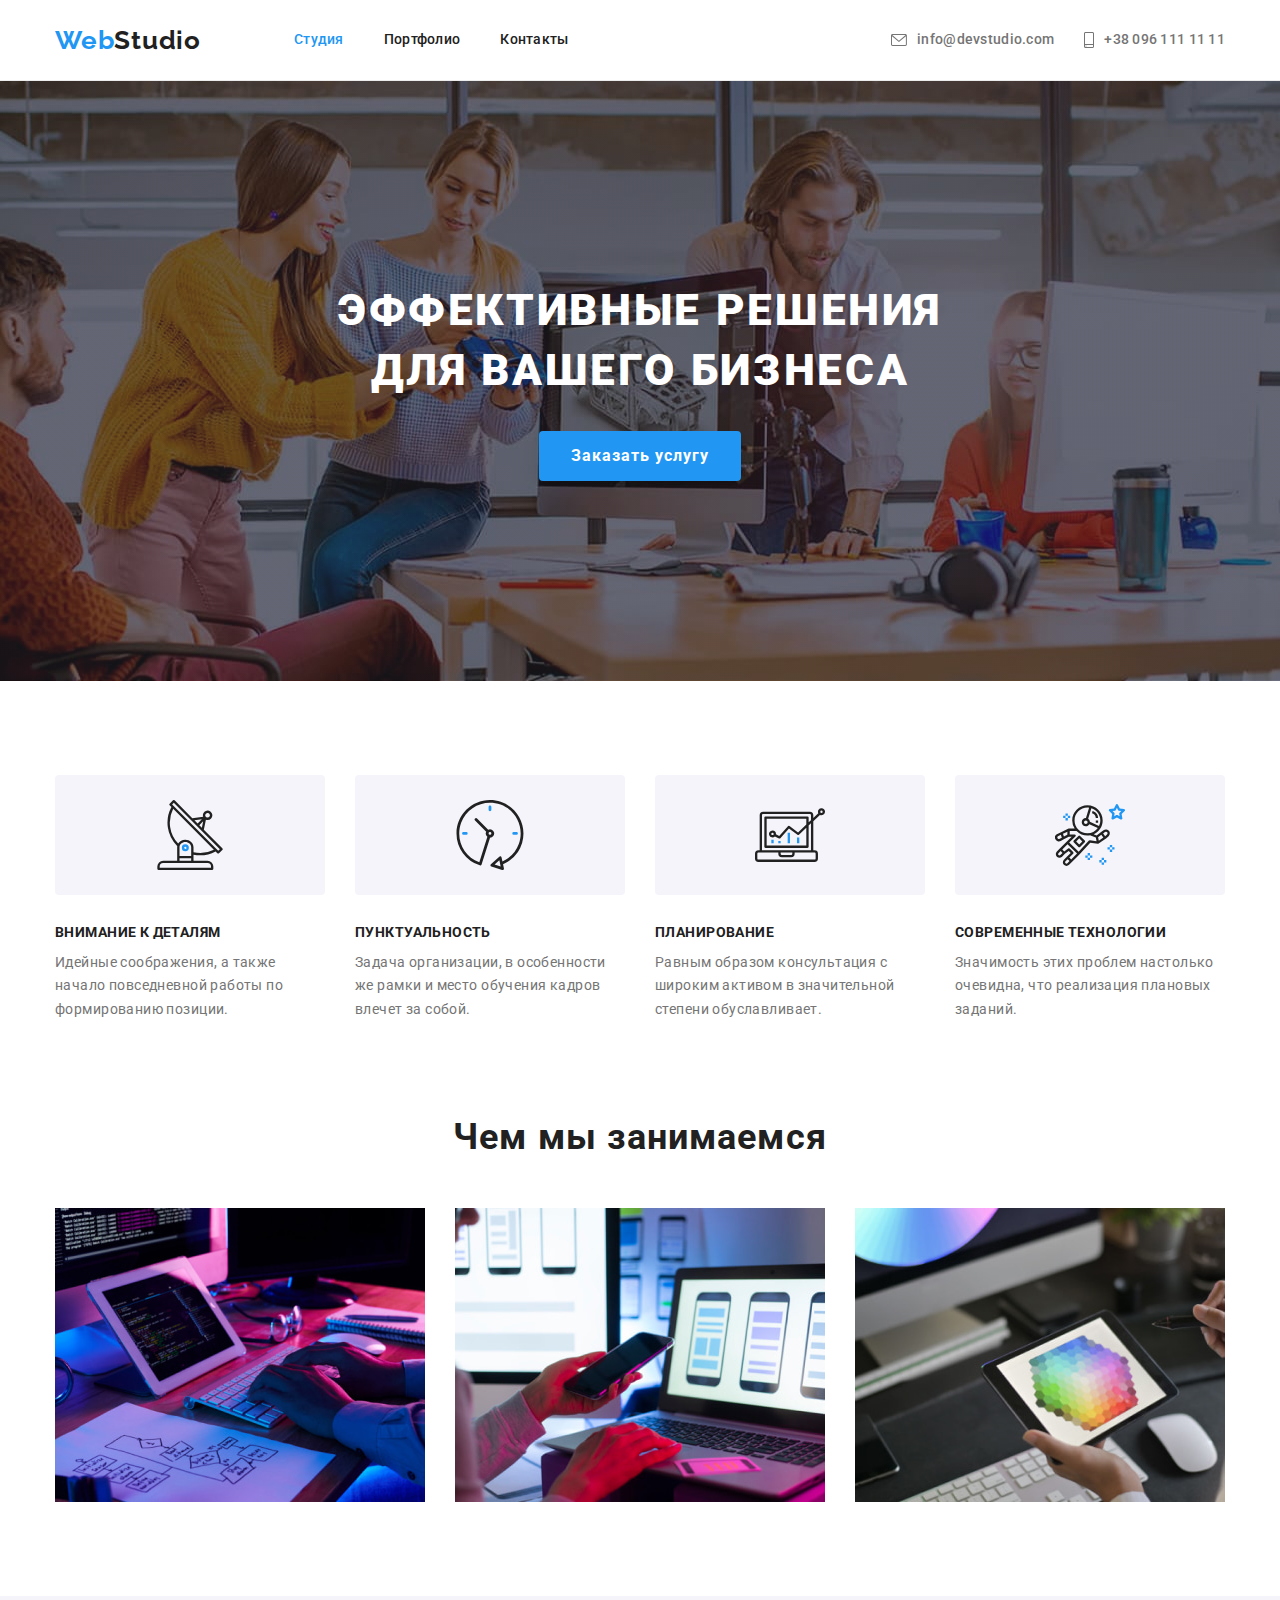
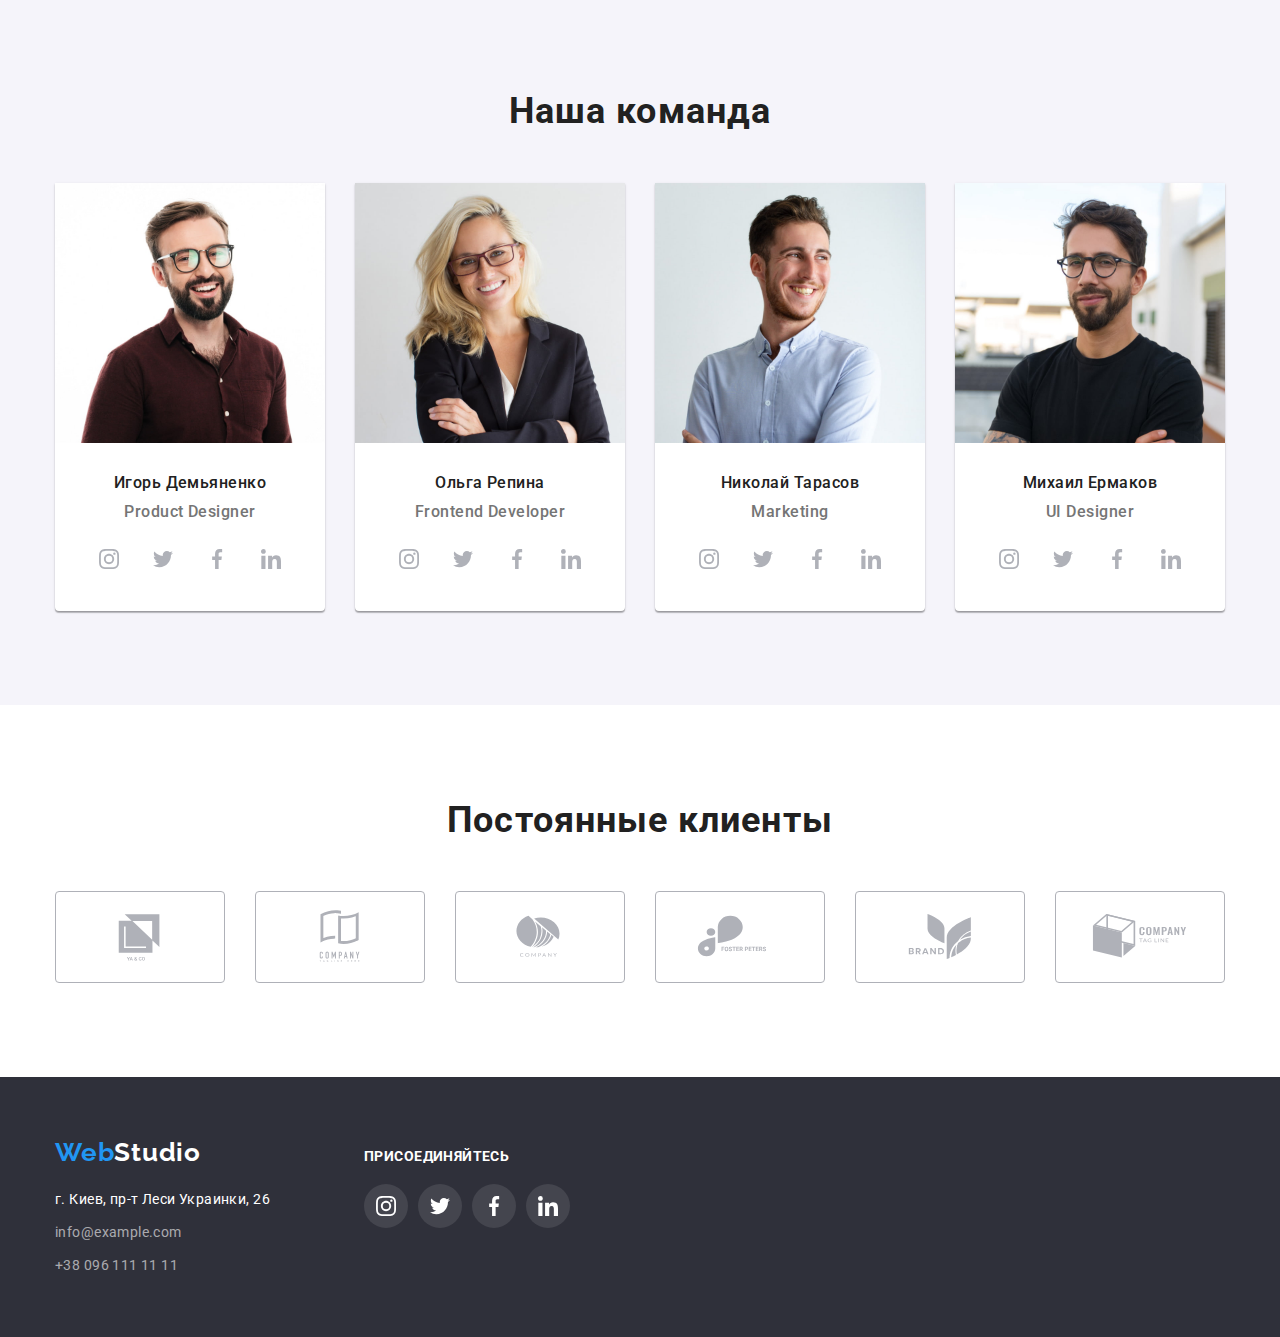
==== index.html @ d07a1da3 "Initial commit" ====
<!DOCTYPE html>
<html lang="ru">
  <head>
    <meta charset="UTF-8" />
    <meta http-equiv="X-UA-Compatible" content="IE=edge" />
    <meta name="viewport" content="width=device-width, initial-scale=1.0" />
    <title>Студия</title>
    <link rel="preconnect" href="https://fonts.googleapis.com" />
    <link rel="preconnect" href="https://fonts.gstatic.com" crossorigin />
    <link
      href="https://fonts.googleapis.com/css2?family=Raleway:wght@700&family=Roboto:wght@400;500;700;900&display=swap"
      rel="stylesheet"
    />
    <link
      rel="stylesheet"
      href="https://cdn.jsdelivr.net/npm/modern-normalize@1.1.0/modern-normalize.min.css"
    />
    <link rel="stylesheet" href="./css/styles.css" />
  </head>
  <body>
    <!--header-->
    <header class="header">
      <div class="container header-container">
        <a class="logo link" href="./index.html" lang="en">
          <span class="logo-blue">Web</span>Studio</a
        >
        <nav class="nav">
          <ul class="nav-list list">
            <li class="nav-item">
              <a class="nav-link link current" href="./index.html">Студия</a>
            </li>
            <li class="nav-item"><a class="nav-link link" href="./portfolio.html">Портфолио</a></li>
            <li class="nav-item"><a class="nav-link link" href="">Контакты</a></li>
          </ul>
        </nav>
        <ul class="contacts list">
          <li class="contacts-mail">
            <a class="nav-link contact-link link" href="mailto:">
              <svg class="header-icon" width="16" height="12">
                <use href="./images/icons.svg#envelope-hover"></use>
              </svg>
              info@devstudio.com</a
            >
          </li>
          <li class="contacts-tel">
            <a class="nav-link contact-link link" href="tel:+380961111111">
              <svg class="header-icon" width="10" height="16">
                <use href="./images/icons.svg#smartphone"></use>
              </svg>
              +38 096 111 11 11</a
            >
          </li>
        </ul>
      </div>
    </header>

    <!--content-->
    <main class="main">
      <!--Main banner-->
      <section class="hero">
        <div class="container">
          <h1 class="hero-txt">Эффективные решения для вашего бизнеса</h1>
          <button class="hero-button" type="button">Заказать услугу</button>
        </div>
      </section>

      <!-- benefits -->
      <section class="benefits section">
        <div class="container">
          <h2 class="benefits-main-title visually-hidden">Наши преимущества</h2>
          <ul class="benefits-list list">
            <li class="benefits-item list">
              <div class="benefits-block-icon">
                <svg class="benefits-icon" width="70" height="70">
                  <use href="./images/icons.svg#antenna"></use>
                </svg>
              </div>
              <h3 class="benefits-title">Внимание к деталям</h3>
              <p class="benefits-txt">
                Идейные соображения, а также начало повседневной работы по формированию позиции.
              </p>
            </li>
            <li class="benefits-item list">
              <div class="benefits-block-icon">
                <svg class="benefits-icon" width="70" height="70">
                  <use href="./images/icons.svg#clock"></use>
                </svg>
              </div>
              <h3 class="benefits-title">Пунктуальность</h3>
              <p class="benefits-txt">
                Задача организации, в особенности же рамки и место обучения кадров влечет за собой.
              </p>
            </li>
            <li class="benefits-item list">
              <div class="benefits-block-icon">
                <svg class="benefits-icon" width="70" height="70">
                  <use href="./images/icons.svg#diagram"></use>
                </svg>
              </div>
              <h3 class="benefits-title">Планирование</h3>
              <p class="benefits-txt">
                Равным образом консультация с широким активом в значительной степени обуславливает.
              </p>
            </li>
            <li class="benefits-item list">
              <div class="benefits-block-icon">
                <svg class="benefits-icon" width="70" height="70">
                  <use href="./images/icons.svg#astronaut"></use>
                </svg>
              </div>
              <h3 class="benefits-title">Современные технологии</h3>
              <p class="benefits-txt">
                Значимость этих проблем настолько очевидна, что реализация плановых заданий.
              </p>
            </li>
          </ul>
        </div>
      </section>

      <!-- our work -->
      <section class="work section">
        <div class="container">
          <h2 class="work-title">Чем мы занимаемся</h2>
          <ul class="work-list list">
            <li class="work-item">
              <img
                class="work-img"
                src="./images/our_work/img_2_1.jpg"
                alt="разработка кода десктопных приложений"
                width="370"
                height="294"
              />
            </li>
            <li class="work-item">
              <img
                class="work-img"
                src="./images/our_work/img_2_2.jpg"
                alt="разработка мобильных приложений"
                width="370"
                height="294"
              />
            </li>
            <li class="work-item">
              <img
                class="work-img"
                src="./images/our_work/img_2_3.jpg"
                alt="разработка дизайна"
                width="370"
                height="294"
              />
            </li>
          </ul>
        </div>
      </section>

      <!-- our team -->
      <section class="team section">
        <div class="container">
          <h2 class="team-title">Наша команда</h2>
          <ul class="team-list list">
            <li class="team-item">
              <img
                class="team-img"
                src="./images/our_team/img_3_1.jpg"
                alt="мужчина в очках и бородой"
                width="270"
                height="260"
              />
              <div class="team-content">
                <h3 class="team-name">Игорь Демьяненко</h3>
                <p class="team-position" lang="en">Product Designer</p>
                <ul class="team-socials list">
                  <li class="team-socials-item">
                    <a class="team-socials-link link" href="" aria-label="Instagram">
                      <svg class="team-socials-icon" width="20" height="20">
                        <use href="./images/icons.svg#instagram"></use>
                      </svg>
                    </a>
                  </li>
                  <li class="team-socials-item">
                    <a class="team-socials-link link" href="" aria-label="Twitter">
                      <svg class="team-socials-icon" width="20" height="20">
                        <use href="./images/icons.svg#twitter"></use>
                      </svg>
                    </a>
                  </li>
                  <li class="team-socials-item">
                    <a class="team-socials-link link" href="" aria-label="Facebook">
                      <svg class="team-socials-icon" width="20" height="20">
                        <use href="./images/icons.svg#facebook"></use>
                      </svg>
                    </a>
                  </li>
                  <li class="team-socials-item">
                    <a class="team-socials-link link" href="" aria-label="Linkedin">
                      <svg class="team-socials-icon" width="20" height="20">
                        <use href="./images/icons.svg#linkedin"></use>
                      </svg>
                    </a>
                  </li>
                </ul>
              </div>
            </li>
            <li class="team-item">
              <img
                class="team-img"
                src="./images/our_team/img_3_2.jpg"
                alt="женщина блондинка в очках"
                width="270"
                height="260"
              />
              <div class="team-content">
                <h3 class="team-name">Ольга Репина</h3>
                <p class="team-position" lang="en">Frontend Developer</p>
                <ul class="team-socials list">
                  <li class="team-socials-item">
                    <a class="team-socials-link link" href="" aria-label="Instagram">
                      <svg class="team-socials-icon" width="20" height="20">
                        <use href="./images/icons.svg#instagram"></use>
                      </svg>
                    </a>
                  </li>
                  <li class="team-socials-item">
                    <a class="team-socials-link link" href="" aria-label="Twitter">
                      <svg class="team-socials-icon" width="20" height="20">
                        <use href="./images/icons.svg#twitter"></use>
                      </svg>
                    </a>
                  </li>
                  <li class="team-socials-item">
                    <a class="team-socials-link link" href="" aria-label="Facebook">
                      <svg class="team-socials-icon" width="20" height="20">
                        <use href="./images/icons.svg#facebook"></use>
                      </svg>
                    </a>
                  </li>
                  <li class="team-socials-item">
                    <a class="team-socials-link link" href="" aria-label="Linkedin">
                      <svg class="team-socials-icon" width="20" height="20">
                        <use href="./images/icons.svg#linkedin"></use>
                      </svg>
                    </a>
                  </li>
                </ul>
              </div>
            </li>
            <li class="team-item">
              <img
                class="team-img"
                src="./images/our_team/img_3_3.jpg"
                alt="мужчина с улыбкой"
                width="270"
                height="260"
              />
              <div class="team-content">
                <h3 class="team-name">Николай Тарасов</h3>
                <p class="team-position" lang="en">Marketing</p>
                <ul class="team-socials list">
                  <li class="team-socials-item">
                    <a class="team-socials-link link" href="" aria-label="Instagram">
                      <svg class="team-socials-icon" width="20" height="20">
                        <use href="./images/icons.svg#instagram"></use>
                      </svg>
                    </a>
                  </li>
                  <li class="team-socials-item">
                    <a class="team-socials-link link" href="" aria-label="Twitter">
                      <svg class="team-socials-icon" width="20" height="20">
                        <use href="./images/icons.svg#twitter"></use>
                      </svg>
                    </a>
                  </li>
                  <li class="team-socials-item">
                    <a class="team-socials-link link" href="" aria-label="Facebook">
                      <svg class="team-socials-icon" width="20" height="20">
                        <use href="./images/icons.svg#facebook"></use>
                      </svg>
                    </a>
                  </li>
                  <li class="team-socials-item">
                    <a class="team-socials-link link" href="" aria-label="Linkedin">
                      <svg class="team-socials-icon" width="20" height="20">
                        <use href="./images/icons.svg#linkedin"></use>
                      </svg>
                    </a>
                  </li>
                </ul>
              </div>
            </li>
            <li class="team-item">
              <img
                class="team-img"
                src="./images/our_team/img_3_4.jpg"
                alt="тщеславний мужик в очках и бородой"
                width="270"
                height="260"
              />
              <div class="team-content">
                <h3 class="team-name">Михаил Ермаков</h3>
                <p class="team-position" lang="en">UI Designer</p>
                <ul class="team-socials list">
                  <li class="team-socials-item">
                    <a class="team-socials-link link" href="" aria-label="Instagram">
                      <svg class="team-socials-icon" width="20" height="20">
                        <use href="./images/icons.svg#instagram"></use>
                      </svg>
                    </a>
                  </li>
                  <li class="team-socials-item">
                    <a class="team-socials-link link" href="" aria-label="Twitter">
                      <svg class="team-socials-icon" width="20" height="20">
                        <use href="./images/icons.svg#twitter"></use>
                      </svg>
                    </a>
                  </li>
                  <li class="team-socials-item">
                    <a class="team-socials-link link" href="" aria-label="Facebook">
                      <svg class="team-socials-icon" width="20" height="20">
                        <use href="./images/icons.svg#facebook"></use>
                      </svg>
                    </a>
                  </li>
                  <li class="team-socials-item">
                    <a class="team-socials-link link" href="" aria-label="Linkedin">
                      <svg class="team-socials-icon" width="20" height="20">
                        <use href="./images/icons.svg#linkedin"></use>
                      </svg>
                    </a>
                  </li>
                </ul>
              </div>
            </li>
          </ul>
        </div>
      </section>

      <!--permanent clients -->
      <section class="clients section">
        <div class="container">
          <h2 class="clients-title">Постоянные клиенты</h2>
          <ul class="clients-list list">
            <li class="clients-item">
              <a class="clients-link link" href="" aria-label="company-1">
                <svg class="socials-icon" width="106" height="60">
                  <use href="./images/icons.svg#logo-1"></use>
                </svg>
              </a>
            </li>
            <li class="clients-item">
              <a class="clients-link link" href="" aria-label="company-2">
                <svg class="socials-icon" width="106" height="60">
                  <use href="./images/icons.svg#logo-2"></use>
                </svg>
              </a>
            </li>
            <li class="clients-item">
              <a class="clients-link link" href="" aria-label="company-3">
                <svg class="socials-icon" width="106" height="60">
                  <use href="./images/icons.svg#logo-3"></use>
                </svg>
              </a>
            </li>
            <li class="clients-item">
              <a class="clients-link link" href="" aria-label="company-4">
                <svg class="socials-icon" width="106" height="60">
                  <use href="./images/icons.svg#logo-4"></use>
                </svg>
              </a>
            </li>
            <li class="clients-item">
              <a class="clients-link link" href="" aria-label="company-5">
                <svg class="socials-icon" width="106" height="60">
                  <use href="./images/icons.svg#logo-5"></use>
                </svg>
              </a>
            </li>
            <li class="clients-item">
              <a class="clients-link link" href="" aria-label="company-6">
                <svg class="socials-icon" width="106" height="60">
                  <use href="./images/icons.svg#logo-6"></use>
                </svg>
              </a>
            </li>
          </ul>
        </div>
      </section>
    </main>

    <!--footer-->

    <footer class="footer">
      <div class="container footer-display">
        <div class="adress-block">
          <a class="logo logo-footer link" href="./index.html" lang="en"
            ><span class="logo-blue">Web</span>Studio</a
          >
          <address class="address">
            <p class="address-fact">г. Киев, пр-т Леси Украинки, 26</p>
            <ul class="address-list list">
              <li class="address-item">
                <a class="address-link link" href="mailto:">info@example.com</a>
              </li>
              <li class="address-item">
                <a class="address-link link" href="tel:+380961111111">+38 096 111 11 11</a>
              </li>
            </ul>
          </address>
        </div>
        <div class="socials-block">
          <p class="text-social">присоединяйтесь</p>
          <ul class="footer-socials list">
            <li class="footer-socials-item">
              <a class="footer-socials-link link" href="" aria-label="Instagram">
                <svg class="footer-socials-icon" width="20" height="20">
                  <use href="./images/icons.svg#instagram"></use>
                </svg>
              </a>
            </li>
            <li class="footer-socials-item">
              <a class="footer-socials-link link" href="" aria-label="Twitter">
                <svg class="footer-socials-icon" width="20" height="20">
                  <use href="./images/icons.svg#twitter"></use>
                </svg>
              </a>
            </li>
            <li class="footer-socials-item">
              <a class="footer-socials-link link" href="" aria-label="Facebook">
                <svg class="footer-socials-icon" width="20" height="20">
                  <use href="./images/icons.svg#facebook"></use>
                </svg>
              </a>
            </li>
            <li class="footer-socials-item">
              <a class="footer-socials-link link" href="" aria-label="Linkedin">
                <svg class="footer-socials-icon" width="20" height="20">
                  <use href="./images/icons.svg#linkedin"></use>
                </svg>
              </a>
            </li>
          </ul>
        </div>
      </div>
    </footer>
  </body>
</html>
---- css/styles.css ----
:root {
  /* fonts */
  --main-font: 'Roboto', sans-serif;
  --logo-font: 'Raleway', sans-serif;
  /* color fonts */
  --primary-txt: #212121;
  --logo-blue--hover-color: #2196f3;
  --hero-color--logo-white: #ffffff;
  --text-paragraph--contact-link: #757575;
  --link-text: #ffffff99;
  /* background-color */
  --background-main: #ffffff;
  --background-hero--background-footer: #2f303a;
  --background-team: #f5f4fa;
  --background-hover-batton: #188ce8;
  /* icons-color */
  --icon-socials-team: #afb1B8;
}

/* Common styles */
body {
  font-family: var(--main-font);
  color: var(--primary-txt);
  background-color: var(--background-main);
}

h1,
h2,
h3,
p {
  margin-top: 0;
}

img {
  display: block;
  max-width: 100%;
  height: auto;
}

h1:last-child,
h2:last-child,
h3:last-child,
p:last-child {
  margin-bottom: 0;
}

.list {
  list-style: none;
  padding-left: 0;
  margin-top: 0;
  margin-bottom: 0;
}

.link {
  text-decoration: none;
}

.container {
  width: 1200px;
  padding-left: 15px;
  padding-right: 15px;
  margin-left: auto;
  margin-right: auto;
}

.section {
  padding-top: 94px;
  padding-bottom: 94px;
}

.visually-hidden {
  position: absolute;
  width: 1px;
  height: 1px;
  margin: -1px;
  border: 0;
  padding: 0;
  white-space: nowrap;
  clip-path: inset(100%);
  clip: rect(0 0 0 0);
  overflow: hidden;
}

/* header */
.header {
  border-bottom: 1px solid #ececec;

  background-color: var(--background-main);
}

.header-container {
  display: flex;
  align-items: center;
}

.logo {
  margin-right: 93px;

  font-family: var(--logo-font);
  color: var(--primary-txt);
  font-weight: bold;
  font-size: 26px;
  line-height: 1.19;
  letter-spacing: 0.03em;
}

.logo-blue {
  color: var(--logo-blue--hover-color);
}

.nav-list {
  display: flex;
  align-items: center;
}

.nav-item {
  margin-right: 40px;
}

.nav-item:last-child {
  margin: 0;
}

.contacts {
  display: flex;
  align-items: center;
  margin-left: auto;
}

.contacts-tel {
  margin-left: 30px;
}

.nav-link {
  display: block;
  padding-top: 32px;
  padding-bottom: 32px;

  color: var(--primary-txt);
  font-weight: 500;
  font-size: 14px;
  line-height: 1.14;
  letter-spacing: 0.02em;
}

.contact-link {
  display: flex;
  align-items: center;
  color: var(--text-paragraph--contact-link);
}

.header-icon {
  margin-right: 10px;
  fill: currentColor;
} 

.nav-link:hover,
.nav-link:focus {
  color: var(--logo-blue--hover-color);
}

.nav-link.current {
  color: var(--logo-blue--hover-color);
}

/* main-index */
/* hero */
.hero {
  padding: 200px 0;
  max-width: 1600px;

  margin-left: auto;
  margin-right: auto;

  background-color: var(--background-hero--background-footer);
  background-image:linear-gradient(
    to right,
      rgba(47, 48, 58, 0.4),
      rgba(47, 48, 58, 0.4)
  ),
   url(../images/background/img-back.jpg);
  background-size: cover;
  background-position: center;
  

}

.hero-txt {
  max-width: 696px;
  margin-left: auto;
  margin-right: auto;
  margin-bottom: 30px;

  color: var(--hero-color--logo-white);
  font-weight: 900;
  font-size: 44px;
  line-height: 1.36;
  text-align: center;
  letter-spacing: 0.06em;
  text-transform: uppercase;
}

.hero-button {
  margin-left: auto;
  margin-right: auto;
  padding: 10px 32px;
  box-shadow: 0px 4px 4px rgba(0, 0, 0, 0.15);
  border: none;
  border-radius: 4px;
  max-width: 350px;
  min-width: 200px;

  font-family: var(--main-font);
  color: var(--hero-color--logo-white);
  font-weight: bold;
  font-size: 16px;
  line-height: 1.87;
  display: flex;
  align-items: center;
  text-align: center;
  letter-spacing: 0.06em;
  background-color: var(--logo-blue--hover-color);
  cursor: pointer;
}

.hero-button:hover,
.hero-button:focus {
  background-color: var(--background-hover-batton);
}

/* benefits */
.benefits {
  padding-bottom: 0;
}

.benefits-list {
  display: flex;
}

.benefits-item {
  margin-right: 30px;
  flex-basis: calc((100% - 90px) / 4);
}

.benefits-item:last-child {
  margin-right: 0;
}

.benefits-block-icon {
display: flex;
justify-content: center;
align-items: center;

width: 270px;
height: 120px;

background-color: var(--background-team);
border-radius: 4px;

margin-bottom: 30px;
}

.benefits-icon {
fill: var(--primary-txt);
    
}

.benefits-title {
  margin-bottom: 10px;

  font-size: 14px;
  line-height: 1.14;
  letter-spacing: 0.03em;
  text-transform: uppercase;
}

.benefits-txt {
  color: var(--text-paragraph--contact-link);
  font-size: 14px;
  line-height: 1.71;
  letter-spacing: 0.03em;
}

/* our work  */
/* our team */
/* title */
.work-title,
.team-title,
.clients-title {
  margin-bottom: 50px;

  font-size: 36px;
  line-height: 1.17;
  text-align: center;
  letter-spacing: 0.03em;
}

/* our work  */
.work-list {
  display: flex;
}

.work-item {
  margin-right: 30px;
}

.work-item:last-child {
  margin-right: 0;
}

/* our team */
.team {
  background-color: var(--background-team);
}

.team-list {
  display: flex;
}

.team-item {
  margin-right: 30px;

  background: var(--background-main);

  box-shadow: 0px 1px 3px rgba(0, 0, 0, 0.12), 0px 1px 1px rgba(0, 0, 0, 0.14),
    0px 2px 1px rgba(0, 0, 0, 0.2);
  border-radius: 0px 0px 4px 4px;
}

.team-item:last-child {
  margin-right: 0;
}

.team-content {
  padding: 30px 32px;
}

.team-name {
  margin-bottom: 10px;

  font-weight: 500;
  font-size: 16px;
  line-height: 1.19;
  text-align: center;
  letter-spacing: 0.03em;
}

.team-position {
  color: var(--text-paragraph--contact-link);
  font-weight: normal;

  font-weight: 500;
  font-size: 16px;
  line-height: 1.19;
  text-align: center;
  letter-spacing: 0.03em;
}

.team-socials {
  display: flex;
  align-items: center;
  justify-content: center
}

.team-socials-item:not(:last-child) {
  margin-right: 10px;
}

.team-socials-link {
  display: flex;
  justify-content: center;
  align-items: center;

  width: 44px;
  height: 44px;

  background-color: var(--background-main);
  border-radius: 50%;

  color: var(--icon-socials-team);
}

.team-socials-link:hover,
.team-socials-link:focus {
  background-color: var(--logo-blue--hover-color);
  color: var(--hero-color--logo-white);
}

.team-socials-icon {
 fill: currentColor;
}

/* permanent clients */

.clients-list{
  display: flex;
  align-items: center;
  justify-content: center
}

.clients-item:not(:last-child) {
  margin-right: 30px;
}

.clients-link {
  display: flex;
  justify-content: center;
  align-items: center;
  
  width: 170px;
  height: 92px;

  color: var(--icon-socials-team);

  border: 1px solid var(--icon-socials-team);
  box-sizing: border-box;
  border-radius: 4px;
}

.socials-icon {
fill: currentColor;
}

.clients-link:hover,
.clients-link:focus {
  color: var(--logo-blue--hover-color);
  border: 1px solid var(--logo-blue--hover-color);
}

/* portfolio */
.button-list {
  display: flex;
  justify-content: center;
  margin-bottom: 50px;
}

.button-filter-item {
  margin-right: 8px;
}

.button-filter-item:last-child {
  margin-right: 0;
}

.button-portfolio {
  padding: 6px 22px;
  border: none;
  border-radius: 4px;
  max-width: 150px;

  font-family: var(--main-font);
  color: var(--primary-txt);
  font-weight: 500;
  font-size: 16px;
  line-height: 1.62;
  text-align: center;
  letter-spacing: 0.03em;
  background-color: var(--background-team);
  cursor: pointer;
}

.button-portfolio:hover,
.button-portfolio:focus {
  color: var(--hero-color--logo-white);
  background-color: var(--logo-blue--hover-color);
  box-shadow: 0px 3px 1px rgba(0, 0, 0, 0.1),
  0px 1px 2px rgba(0, 0, 0, 0.08),
  0px 2px 2px rgba(0, 0, 0, 0.12);
}

.portfolio-list {
  display: flex;
  flex-wrap: wrap;
}

.portfolio-item {
  background: var(--background-main);

  margin-bottom: 30px;
  margin-right: 30px;
}

.portfolio-item:nth-last-child(-n + 3) {
  margin-bottom: 0;
}

.portfolio-item:nth-child(3n + 3) {
  margin-right: 0;
}

.portfolio-link {
  display: block;
}

.portfolio-link:hover,
.portfolio-link:focus {
  box-shadow: 0px 1px 1px rgba(0, 0, 0, 0.12),
  0px 4px 4px rgba(0, 0, 0, 0.06),
  1px 4px 6px rgba(0, 0, 0, 0.16);
}

.portfolio-content {
  border: 1px solid #eeeeee;
  border-top: none;
  padding: 20px 24px;
}

.portfolio-item-title {
  margin-bottom: 4px;

  color: var(--primary-txt);
  font-size: 18px;
  line-height: 2;
  letter-spacing: 0.06em;
}

.portfolio-description {
  color: var(--text-paragraph--contact-link);
  line-height: 1.87;
  letter-spacing: 0.03em;
}

/* footer */
.footer {
  padding-top: 60px;
  padding-bottom: 60px;

  background-color: var(--background-hero--background-footer);
}

.logo-footer {
  display: block;
  margin-bottom: 20px;

  color: var(--hero-color--logo-white);
}

.address {
  font-family: var(--main-font);
  font-style: normal;
  color: var(--hero-color--logo-white);
  font-weight: normal;
  font-size: 14px;
  line-height: 1.71;
  letter-spacing: 0.03em;
}

.address-item,
.address-fact {
  margin-bottom: 9px;
}

.address-item:last-child {
  margin-bottom: 0;
}

.address-link {
  color: var(--link-text);
}

.address-link:hover,
.address-link:focus {
  color: var(--logo-blue--hover-color);
}

.footer-display {
  display: flex;
  align-items: baseline;
}

.adress-block {
margin-right: 70px;
}

.text-social {
  font-style: normal;
  font-weight: 700;
  font-size: 14px;
  line-height: 16px;
  letter-spacing: 0.03em;
  text-transform: uppercase;

  color: var(--hero-color--logo-white);

  margin-bottom: 20px;
}

.footer-socials {
  display: flex;
  align-items: center;
  justify-content: center
}

.footer-socials-item:not(:last-child) {
  margin-right: 10px;
}

.footer-socials-link {
  display: flex;
  justify-content: center;
  align-items: center;

  width: 44px;
  height: 44px;

  background-color: rgba(255, 255, 255, 0.1);
  border-radius: 50%;

  color: var(--hero-color--logo-white);
}

.footer-socials-link:hover,
.footer-socials-link:focus {
  background-color: var(--logo-blue--hover-color);
}

.footer-socials-icon {
  fill: currentColor;
}
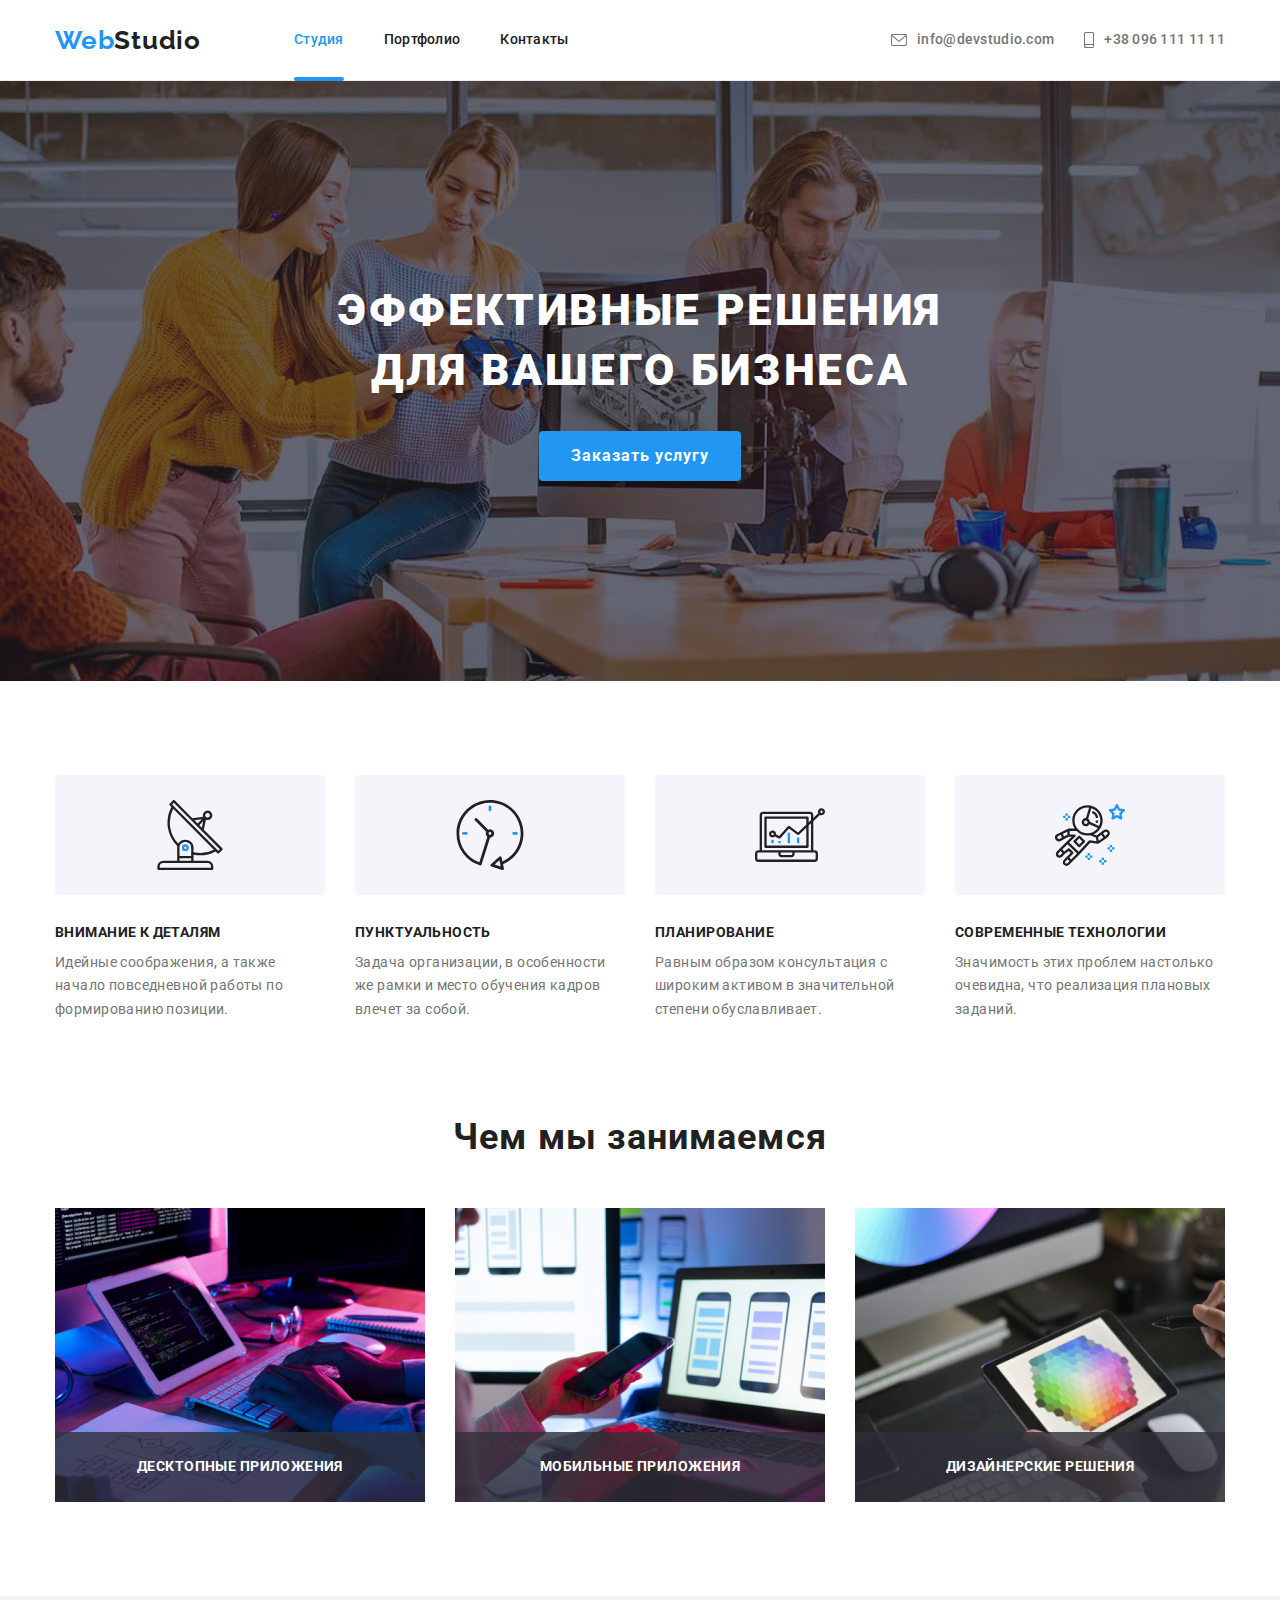
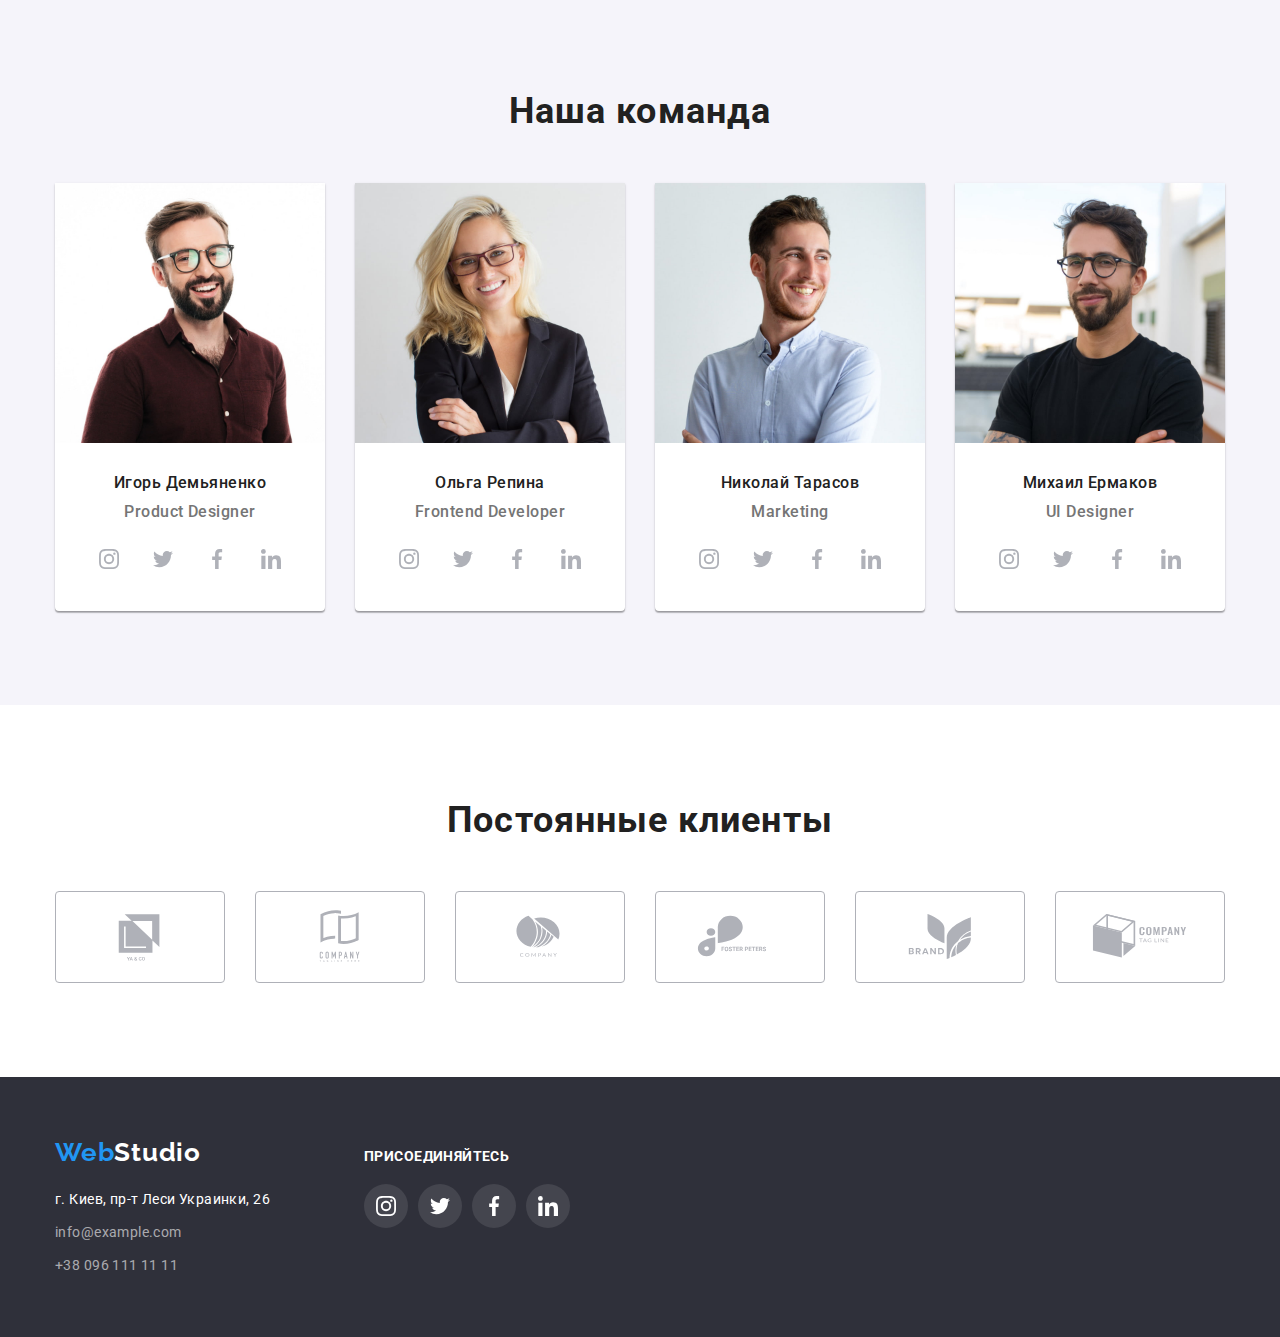
==== commit 11db6d74: "add modal" ====
--- a/index.html
+++ b/index.html
@@ -60,7 +60,7 @@
       <section class="hero">
         <div class="container">
           <h1 class="hero-txt">Эффективные решения для вашего бизнеса</h1>
-          <button class="hero-button" type="button">Заказать услугу</button>
+          <button class="hero-button" type="button" data-modal-open>Заказать услугу</button>
         </div>
       </section>
 
@@ -123,31 +123,40 @@
           <h2 class="work-title">Чем мы занимаемся</h2>
           <ul class="work-list list">
             <li class="work-item">
-              <img
-                class="work-img"
-                src="./images/our_work/img_2_1.jpg"
-                alt="разработка кода десктопных приложений"
-                width="370"
-                height="294"
-              />
+              <div class="work-block">
+                <img
+                  class="work-img"
+                  src="./images/our_work/img_2_1.jpg"
+                  alt="разработка кода десктопных приложений"
+                  width="370"
+                  height="294"
+                />
+                <div class="work-lower"><p class="work-text">Десктопные приложения</p></div>
+              </div>
             </li>
             <li class="work-item">
-              <img
-                class="work-img"
-                src="./images/our_work/img_2_2.jpg"
-                alt="разработка мобильных приложений"
-                width="370"
-                height="294"
-              />
+              <div class="work-block">
+                <img
+                  class="work-img"
+                  src="./images/our_work/img_2_2.jpg"
+                  alt="разработка мобильных приложений"
+                  width="370"
+                  height="294"
+                />
+                <div class="work-lower"><p class="work-text">Мобильные приложения</p></div>
+              </div>
             </li>
             <li class="work-item">
-              <img
-                class="work-img"
-                src="./images/our_work/img_2_3.jpg"
-                alt="разработка дизайна"
-                width="370"
-                height="294"
-              />
+              <div class="work-block">
+                <img
+                  class="work-img"
+                  src="./images/our_work/img_2_3.jpg"
+                  alt="разработка дизайна"
+                  width="370"
+                  height="294"
+                />
+                <div class="work-lower"><p class="work-text">Дизайнерские решения</p></div>
+              </div>
             </li>
           </ul>
         </div>
@@ -441,5 +450,15 @@
         </div>
       </div>
     </footer>
+    <div class="backdrop is-hidden" data-modal>
+      <div class="modal">
+        <button class="button-close" data-modal-close>
+          <svg class="modal-icon" width="18" height="18">
+            <use href="./images/icons.svg#cross"></use>
+          </svg>
+        </button>
+      </div>
+    </div>
+    <script src="./js/modal.js"></script>
   </body>
 </html>
--- a/css/styles.css
+++ b/css/styles.css
@@ -88,6 +88,20 @@
   background-color: var(--background-main);
 }
 
+/* fixed header */
+
+/* .header {
+  position: fixed;
+  width: 100%;
+  top: 0;
+  left: 0;
+  z-index: 1;
+}
+
+body {
+  margin-top: 80px;
+} */
+
 .header-container {
   display: flex;
   align-items: center;
@@ -115,6 +129,20 @@
 
 .nav-item {
   margin-right: 40px;
+  position: relative;
+}
+
+.current::after {
+  position: absolute;
+
+  display: block;
+  content: "";
+
+  bottom: -1px;
+  width: 100%;
+  height: 4px;
+  background-color: var(--logo-blue--hover-color);
+  border-radius: 2px;
 }
 
 .nav-item:last-child {
@@ -308,6 +336,35 @@
   margin-right: 0;
 }
 
+.work-block {
+  position: relative;
+  }
+
+
+  .work-lower {
+  display: flex;
+  justify-content: center;
+  align-items: center;
+
+  bottom: 0;
+  position: absolute;
+  width: 100%;
+  height: 70px;
+  background-color: rgba(47, 48, 58, 0.8);
+}
+
+.work-text {
+  
+  font-style: normal;
+  font-weight: 700;
+  font-size: 14px;
+  line-height: 1.14;
+  text-align: center;
+  letter-spacing: 0.03em;
+  text-transform: uppercase;
+  color: var(--hero-color--logo-white);
+}
+
 /* our team */
 .team {
   background-color: var(--background-team);
@@ -492,6 +549,37 @@
   display: block;
 }
 
+.portfolio-overlay {
+  position: relative;
+}
+
+.img-overlay {
+  opacity: 0;
+  padding: 0 24px;
+  
+  display: flex;
+  align-items: center;
+ 
+  bottom: 0;
+  position: absolute;
+  width: 100%;
+  height: 100%;
+  background-color: rgba(33, 150, 243, 0.9);
+}
+
+.text-overlay {
+  font-weight: 400;
+  font-size: 18px;
+  line-height: 1.56;
+   
+  letter-spacing: 0.03em;
+  color: var(--hero-color--logo-white);
+}
+
+.portfolio-link:hover .img-overlay{
+opacity: 1;
+}
+
 .portfolio-link:hover,
 .portfolio-link:focus {
   box-shadow: 0px 1px 1px rgba(0, 0, 0, 0.12),
@@ -616,4 +704,53 @@
 
 .footer-socials-icon {
   fill: currentColor;
+}
+
+/* Modal window */
+
+.backdrop {
+  position: fixed;
+  top: 0;
+  left: 0;
+  width: 100%;
+  height: 100%;
+  background-color: rgba(0, 0, 0, 0.2);
+}
+
+.backdrop.is-hidden {
+  opacity: 0;
+  pointer-events: none;
+}
+
+.modal {
+  position: absolute;
+
+  top: 50%;
+  left: 50%;
+  transform: translate(-50%, -50%);
+  width: 528px;
+  height: 581px;
+
+  background-color: var(--hero-color--logo-white);
+}
+
+.button-close {
+  position: absolute;
+  right: 9px;
+  top: 7px;
+  display: flex;
+  align-items: center;
+  justify-content: center;
+  width: 30px;
+  height: 30px;
+  background: var(--background-main);
+  border: 1px solid rgba(0, 0, 0, 0.2);
+  border-radius: 50%;
+  color: #000;
+  cursor: pointer;
+  padding: 0; 
+}
+
+.modal-icon {
+  fill: currentColor;
 }